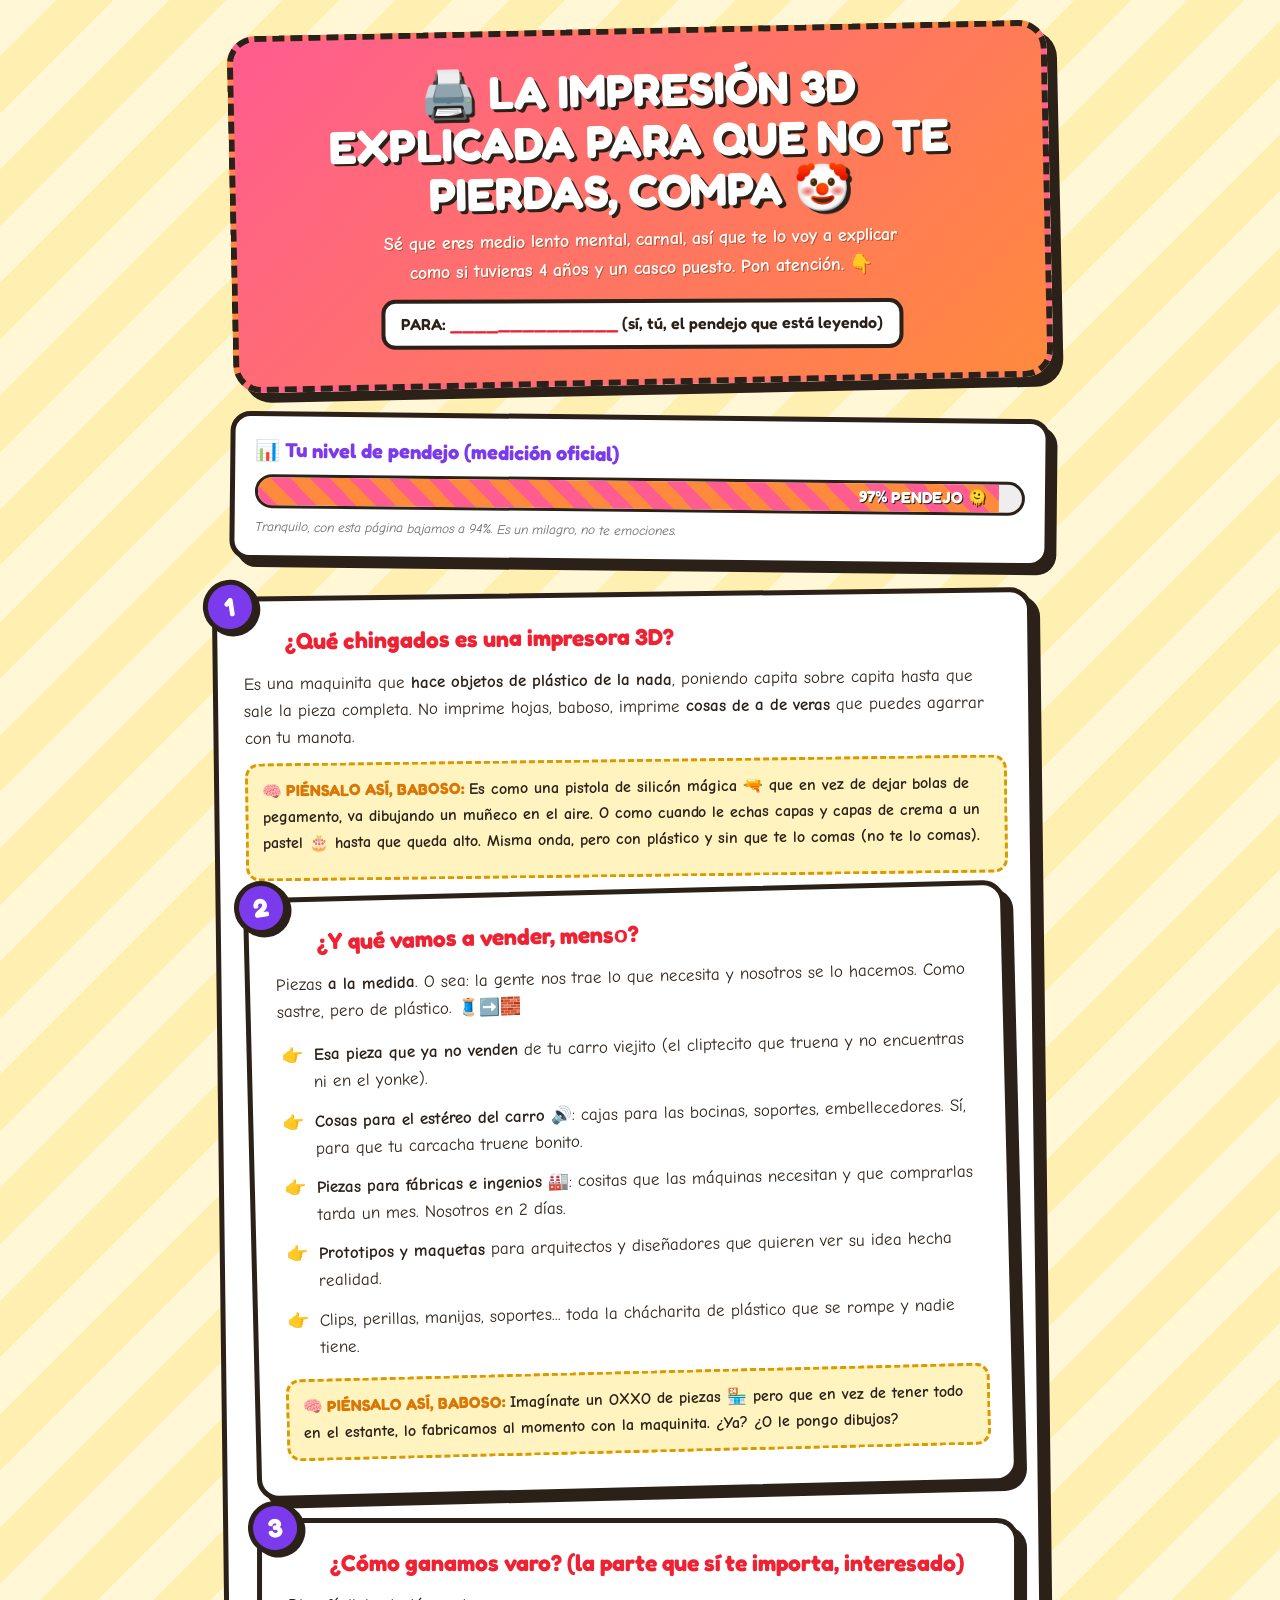
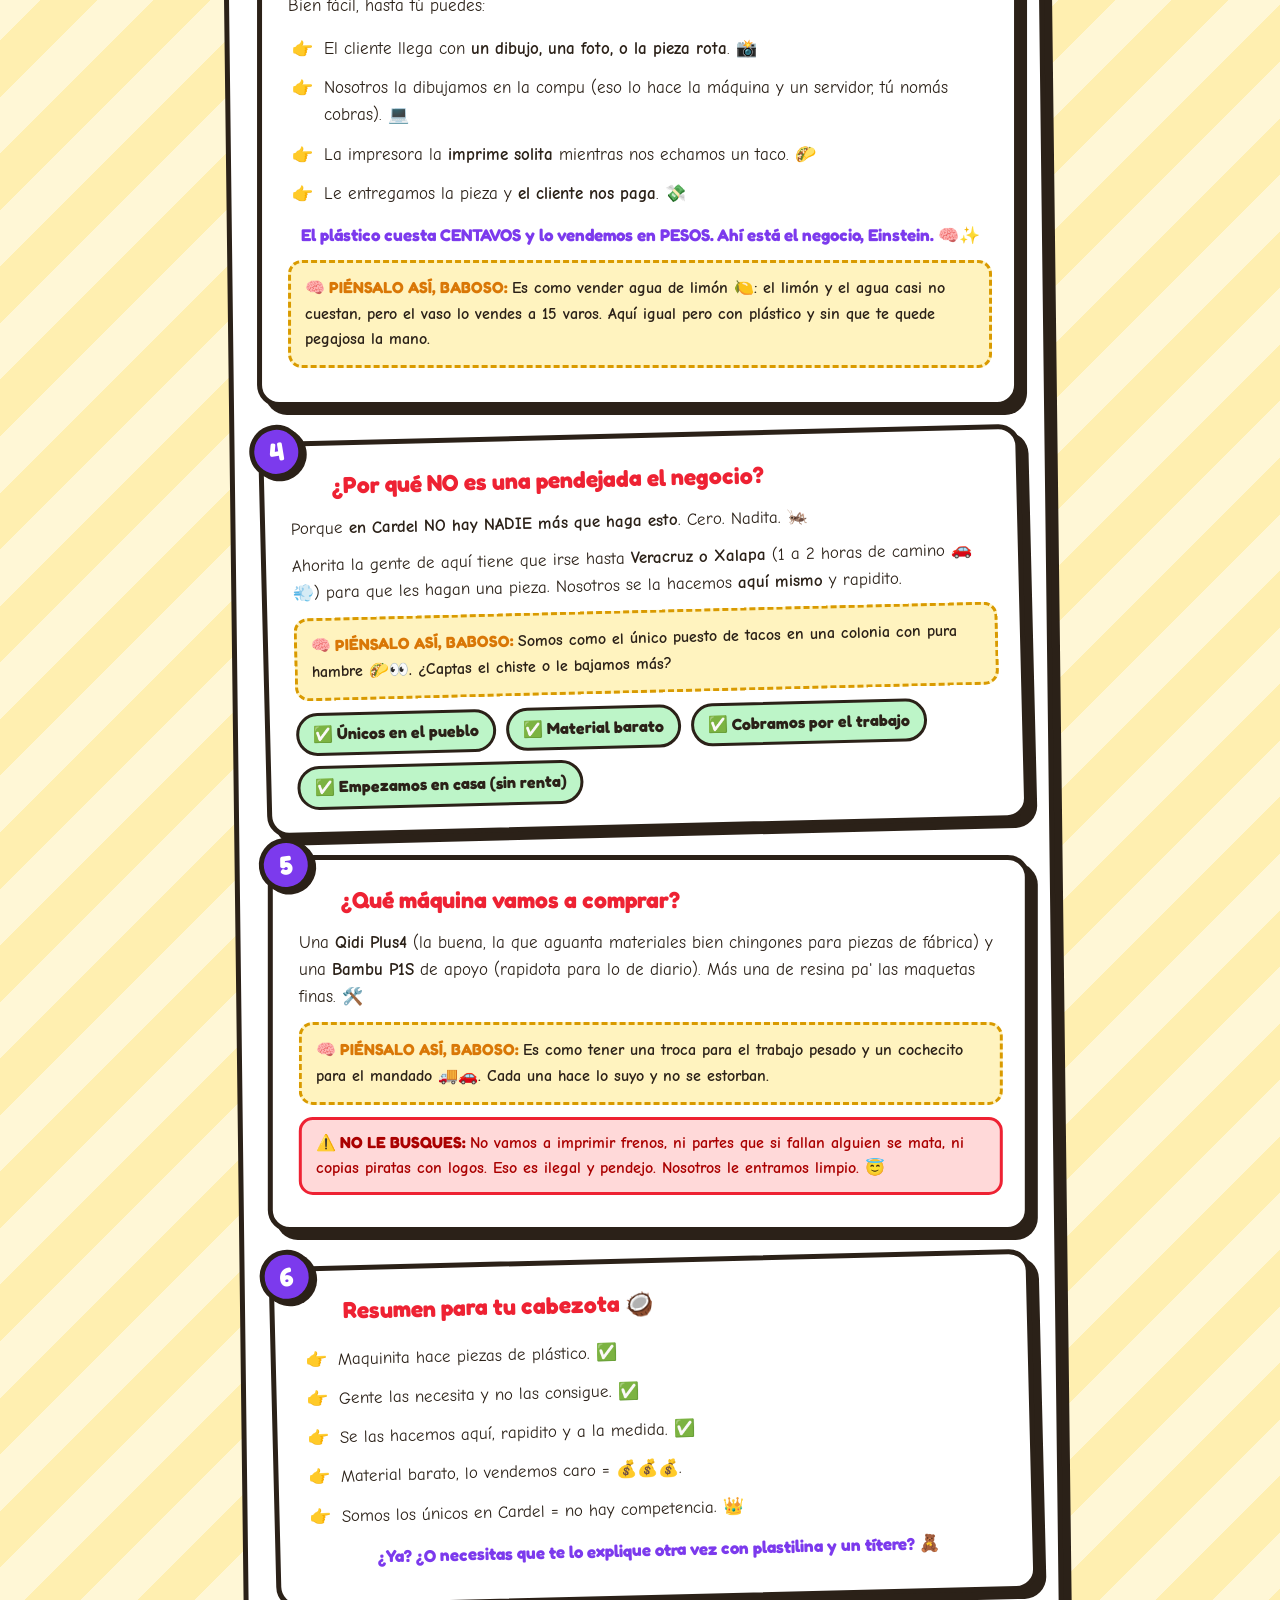
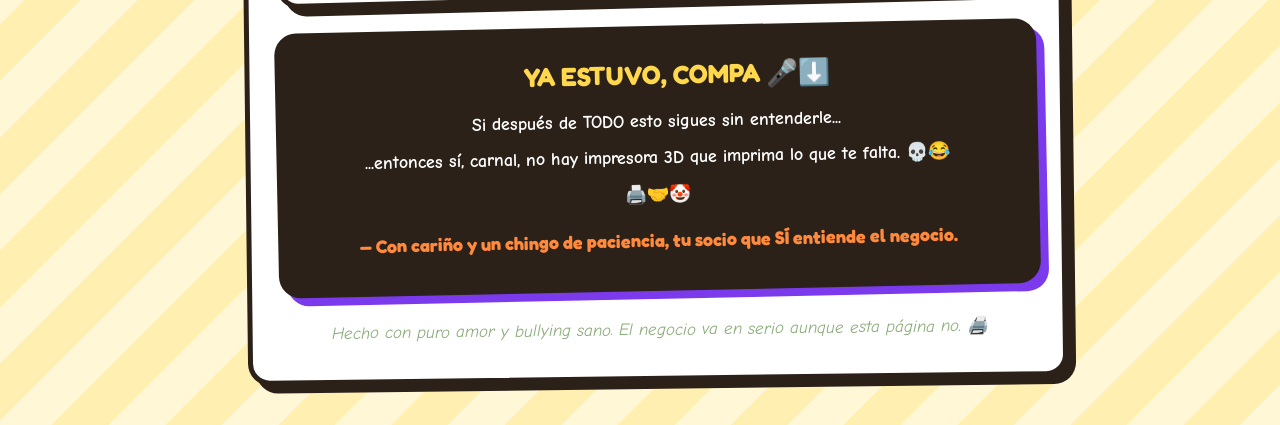
==== compa.html @ 8776e6c5 "chore: pagina de cotorreo para explicar el negocio 3D (privada, no enlazada) Co-Authored-By: Claude " ====
<!DOCTYPE html>
<html lang="es">
<head>
<meta charset="UTF-8">
<meta name="viewport" content="width=device-width, initial-scale=1.0">
<title>Impresión 3D explicada para que NO te pierdas, compa 🤡</title>
<link rel="preconnect" href="https://fonts.googleapis.com">
<link rel="preconnect" href="https://fonts.gstatic.com" crossorigin>
<link href="https://fonts.googleapis.com/css2?family=Fredoka:wght@400;500;600;700&family=Comic+Neue:ital,wght@0,400;0,700;1,700&display=swap" rel="stylesheet">
<style>
  * { margin:0; padding:0; box-sizing:border-box; }
  body {
    font-family:'Comic Neue', 'Comic Sans MS', cursive;
    background: repeating-linear-gradient(135deg,#fff7d6,#fff7d6 40px,#ffefb0 40px,#ffefb0 80px);
    color:#2b2118; line-height:1.6; padding:18px; overflow-x:hidden;
  }
  .wrap { max-width:820px; margin:0 auto; }
  h1,h2,h3,.fred { font-family:'Fredoka',sans-serif; }

  /* Cabezote */
  .hero {
    background:linear-gradient(135deg,#ff5d8f,#ff8a3d);
    border:6px dashed #2b2118; border-radius:28px; padding:30px 24px; text-align:center;
    box-shadow:10px 10px 0 #2b2118; transform:rotate(-1.2deg); margin:10px 0 30px;
  }
  .hero h1 { color:#fff; font-size:clamp(28px,6vw,46px); font-weight:700; text-shadow:3px 3px 0 #2b2118; line-height:1.1; }
  .hero p { color:#fff; font-weight:700; font-size:18px; margin-top:10px; text-shadow:1px 1px 0 #b53; }
  .para-quien {
    background:#fff; border:4px solid #2b2118; border-radius:14px; display:inline-block;
    padding:8px 16px; margin-top:16px; font-family:'Fredoka'; font-weight:600; transform:rotate(1deg);
  }
  .para-quien b { color:#e23; }

  /* Medidor de pendejez */
  .medidor {
    background:#fff; border:5px solid #2b2118; border-radius:20px; padding:18px 20px; margin:0 0 28px;
    box-shadow:7px 7px 0 #2b2118; transform:rotate(.6deg);
  }
  .medidor h3 { font-size:20px; color:#7c3aed; margin-bottom:8px; }
  .barra { background:#eee; border:3px solid #2b2118; border-radius:30px; height:34px; overflow:hidden; position:relative; }
  .barra > div {
    background:repeating-linear-gradient(45deg,#ff5d8f,#ff5d8f 14px,#ff8a3d 14px,#ff8a3d 28px);
    height:100%; width:97%; display:flex; align-items:center; justify-content:flex-end; padding-right:12px;
    color:#fff; font-weight:700; font-family:'Fredoka'; text-shadow:1px 1px 0 #2b2118; animation:llenar 2.4s ease-out;
  }
  @keyframes llenar { from{width:0;} to{width:97%;} }
  .medidor small { display:block; margin-top:8px; font-style:italic; color:#666; }

  /* Pasos */
  .paso {
    background:#fff; border:5px solid #2b2118; border-radius:22px; padding:22px 22px 22px 26px;
    margin:0 0 26px; box-shadow:8px 8px 0 #2b2118; position:relative;
  }
  .paso:nth-child(odd){ transform:rotate(-.7deg);} .paso:nth-child(even){ transform:rotate(.7deg);}
  .num {
    position:absolute; top:-22px; left:-14px; width:54px; height:54px; border-radius:50%;
    background:#7c3aed; color:#fff; border:5px solid #2b2118; display:grid; place-items:center;
    font-family:'Fredoka'; font-weight:700; font-size:26px; box-shadow:3px 3px 0 #2b2118; transform:rotate(-8deg);
  }
  .paso h2 { font-size:23px; color:#e23; margin-bottom:10px; padding-left:42px; }
  .paso p { margin-bottom:10px; font-size:17px; }
  .analogia {
    background:#fff3bf; border:3px dashed #d99a00; border-radius:14px; padding:12px 14px; margin:12px 0;
    font-weight:700;
  }
  .analogia::before { content:"🧠 PIÉNSALO ASÍ, BABOSO: "; font-family:'Fredoka'; color:#d97706; }
  .ojo { background:#ffd9d9; border:3px solid #e23; border-radius:14px; padding:10px 14px; margin:10px 0; font-weight:700; color:#a00; }
  .ojo::before { content:"⚠️ NO LE BUSQUES: "; font-family:'Fredoka'; }
  .si-no { display:flex; gap:10px; flex-wrap:wrap; margin-top:8px; }
  .chip { border:3px solid #2b2118; border-radius:30px; padding:6px 14px; font-weight:700; font-family:'Fredoka'; }
  .si { background:#bdf5c8; } .no { background:#ffc2c2; }

  ul.lista { list-style:none; padding-left:4px; }
  ul.lista li { padding:6px 0 6px 32px; position:relative; font-size:17px; }
  ul.lista li::before { content:"👉"; position:absolute; left:0; }

  .grandote { font-family:'Fredoka'; font-weight:700; font-size:22px; color:#7c3aed; text-align:center; margin:8px 0; }

  .cierre {
    background:#2b2118; color:#fff; border-radius:22px; padding:28px 24px; text-align:center;
    box-shadow:8px 8px 0 #7c3aed; transform:rotate(-.5deg); margin-top:12px;
  }
  .cierre h2 { color:#ffd84d; font-size:26px; margin-bottom:12px; }
  .cierre p { font-size:18px; font-weight:700; margin-bottom:8px; }
  .firma { margin-top:16px; font-family:'Fredoka'; color:#ff8a3d; font-weight:600; }
  .mini { text-align:center; color:#8a7; font-size:13px; margin:26px 0 6px; font-style:italic;}
  .emoji-grande{ font-size:30px;}
</style>
</head>
<body>
<div class="wrap">

  <div class="hero">
    <h1>🖨️ LA IMPRESIÓN 3D<br>EXPLICADA PARA QUE NO TE PIERDAS, COMPA 🤡</h1>
    <p>Sé que eres medio lento mental, carnal, así que te lo voy a explicar<br>como si tuvieras 4 años y un casco puesto. Pon atención. 👇</p>
    <div class="para-quien">PARA: <b>______________</b> (sí, tú, el pendejo que está leyendo)</div>
  </div>

  <div class="medidor">
    <h3>📊 Tu nivel de pendejo (medición oficial)</h3>
    <div class="barra"><div>97% PENDEJO 🫠</div></div>
    <small>Tranquilo, con esta página bajamos a 94%. Es un milagro, no te emociones.</small>
  </div>

  <div class="paso">
    <div class="num">1</div>
    <h2>¿Qué chingados es una impresora 3D?</h2>
    <p>Es una maquinita que <b>hace objetos de plástico de la nada</b>, poniendo capita sobre capita hasta que sale la pieza completa. No imprime hojas, baboso, imprime <b>cosas de a de veras</b> que puedes agarrar con tu manota.</p>
    <div class="analogia">Es como una <b>pistola de silicón mágica</b> 🔫 que en vez de dejar bolas de pegamento, va dibujando un muñeco en el aire. O como cuando le echas capas y capas de crema a un pastel 🎂 hasta que queda alto. Misma onda, pero con plástico y sin que te lo comas (no te lo comas).</p>
  </div>

  <div class="paso">
    <div class="num">2</div>
    <h2>¿Y qué vamos a vender, mensо?</h2>
    <p>Piezas <b>a la medida</b>. O sea: la gente nos trae lo que necesita y nosotros se lo hacemos. Como sastre, pero de plástico. 🧵➡️🧱</p>
    <ul class="lista">
      <li><b>Esa pieza que ya no venden</b> de tu carro viejito (el cliptecito que truena y no encuentras ni en el yonke).</li>
      <li><b>Cosas para el estéreo del carro</b> 🔊: cajas para las bocinas, soportes, embellecedores. Sí, para que tu carcacha truene bonito.</li>
      <li><b>Piezas para fábricas e ingenios</b> 🏭: cositas que las máquinas necesitan y que comprarlas tarda un mes. Nosotros en 2 días.</li>
      <li><b>Prototipos y maquetas</b> para arquitectos y diseñadores que quieren ver su idea hecha realidad.</li>
      <li>Clips, perillas, manijas, soportes... toda la chácharita de plástico que se rompe y nadie tiene.</li>
    </ul>
    <div class="analogia">Imagínate un <b>OXXO de piezas</b> 🏪 pero que en vez de tener todo en el estante, lo fabricamos al momento con la maquinita. ¿Ya? ¿O le pongo dibujos?</div>
  </div>

  <div class="paso">
    <div class="num">3</div>
    <h2>¿Cómo ganamos varo? (la parte que sí te importa, interesado)</h2>
    <p>Bien fácil, hasta tú puedes:</p>
    <ul class="lista">
      <li>El cliente llega con <b>un dibujo, una foto, o la pieza rota</b>. 📸</li>
      <li>Nosotros la dibujamos en la compu (eso lo hace la máquina y un servidor, tú nomás cobras). 💻</li>
      <li>La impresora la <b>imprime solita</b> mientras nos echamos un taco. 🌮</li>
      <li>Le entregamos la pieza y <b>el cliente nos paga</b>. 💸</li>
    </ul>
    <p class="grandote">El plástico cuesta CENTAVOS y lo vendemos en PESOS. Ahí está el negocio, Einstein. 🧠✨</p>
    <div class="analogia">Es como vender <b>agua de limón</b> 🍋: el limón y el agua casi no cuestan, pero el vaso lo vendes a 15 varos. Aquí igual pero con plástico y sin que te quede pegajosa la mano.</div>
  </div>

  <div class="paso">
    <div class="num">4</div>
    <h2>¿Por qué NO es una pendejada el negocio?</h2>
    <p>Porque <b>en Cardel NO hay NADIE más que haga esto</b>. Cero. Nadita. 🦗</p>
    <p>Ahorita la gente de aquí tiene que irse hasta <b>Veracruz o Xalapa</b> (1 a 2 horas de camino 🚗💨) para que les hagan una pieza. Nosotros se la hacemos <b>aquí mismo</b> y rapidito.</p>
    <div class="analogia">Somos como <b>el único puesto de tacos en una colonia con pura hambre</b> 🌮👀. ¿Captas el chiste o le bajamos más?</div>
    <div class="si-no">
      <span class="chip si">✅ Únicos en el pueblo</span>
      <span class="chip si">✅ Material barato</span>
      <span class="chip si">✅ Cobramos por el trabajo</span>
      <span class="chip si">✅ Empezamos en casa (sin renta)</span>
    </div>
  </div>

  <div class="paso">
    <div class="num">5</div>
    <h2>¿Qué máquina vamos a comprar?</h2>
    <p>Una <b>Qidi Plus4</b> (la buena, la que aguanta materiales bien chingones para piezas de fábrica) y una <b>Bambu P1S</b> de apoyo (rapidota para lo de diario). Más una de resina pa' las maquetas finas. 🛠️</p>
    <div class="analogia">Es como tener <b>una troca para el trabajo pesado y un cochecito para el mandado</b> 🚚🚗. Cada una hace lo suyo y no se estorban.</div>
    <div class="ojo">No vamos a imprimir frenos, ni partes que si fallan alguien se mata, ni copias piratas con logos. Eso es ilegal y pendejo. Nosotros le entramos limpio. 😇</div>
  </div>

  <div class="paso">
    <div class="num">6</div>
    <h2>Resumen para tu cabezota 🥥</h2>
    <ul class="lista">
      <li>Maquinita hace piezas de plástico. ✅</li>
      <li>Gente las necesita y no las consigue. ✅</li>
      <li>Se las hacemos aquí, rapidito y a la medida. ✅</li>
      <li>Material barato, lo vendemos caro = 💰💰💰.</li>
      <li>Somos los únicos en Cardel = no hay competencia. 👑</li>
    </ul>
    <p class="grandote">¿Ya? ¿O necesitas que te lo explique otra vez con plastilina y un títere? 🧸</p>
  </div>

  <div class="cierre">
    <h2>YA ESTUVO, COMPA 🎤⬇️</h2>
    <p>Si después de TODO esto sigues sin entenderle...</p>
    <p>...entonces sí, carnal, no hay impresora 3D que imprima lo que te falta. 💀😂</p>
    <p class="emoji-grande">🖨️🤝🤡</p>
    <p class="firma">— Con cariño y un chingo de paciencia, tu socio que SÍ entiende el negocio.</p>
  </div>

  <p class="mini">Hecho con puro amor y bullying sano. El negocio va en serio aunque esta página no. 🖨️</p>

</div>
</body>
</html>
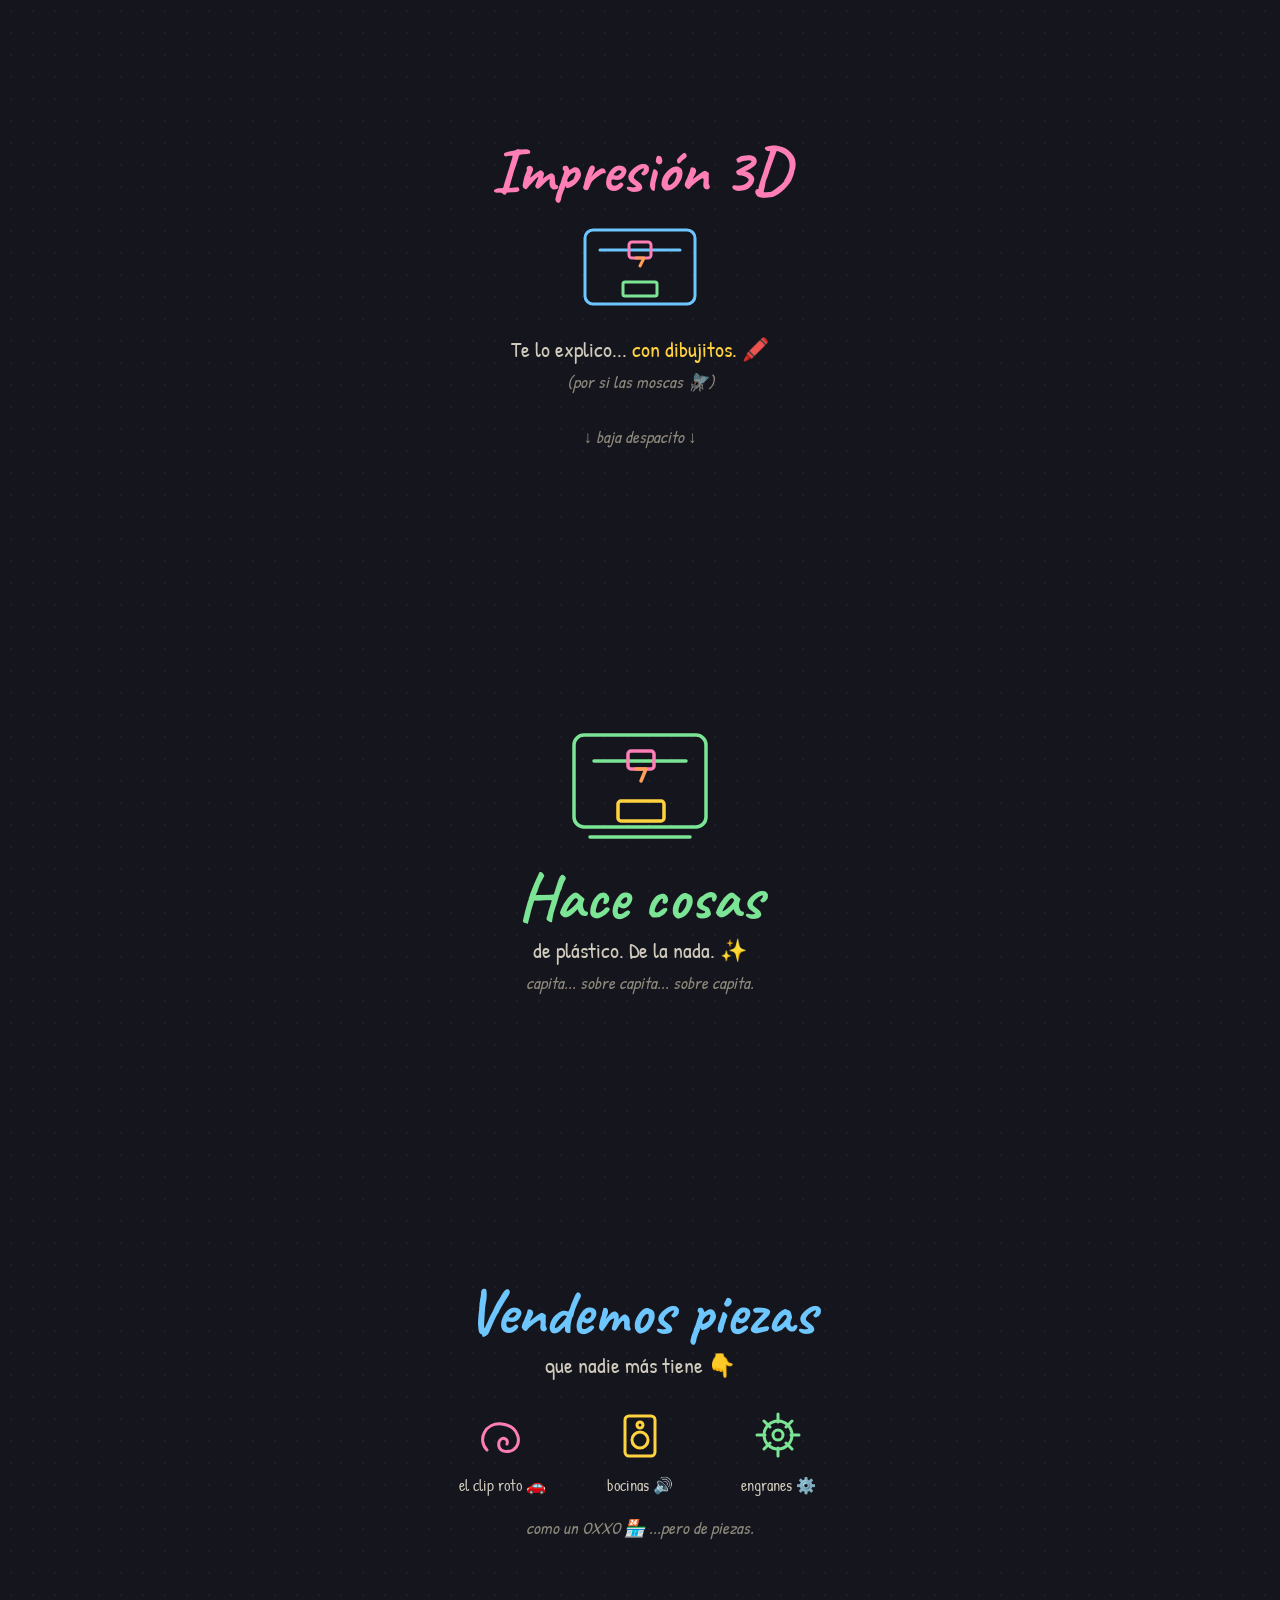
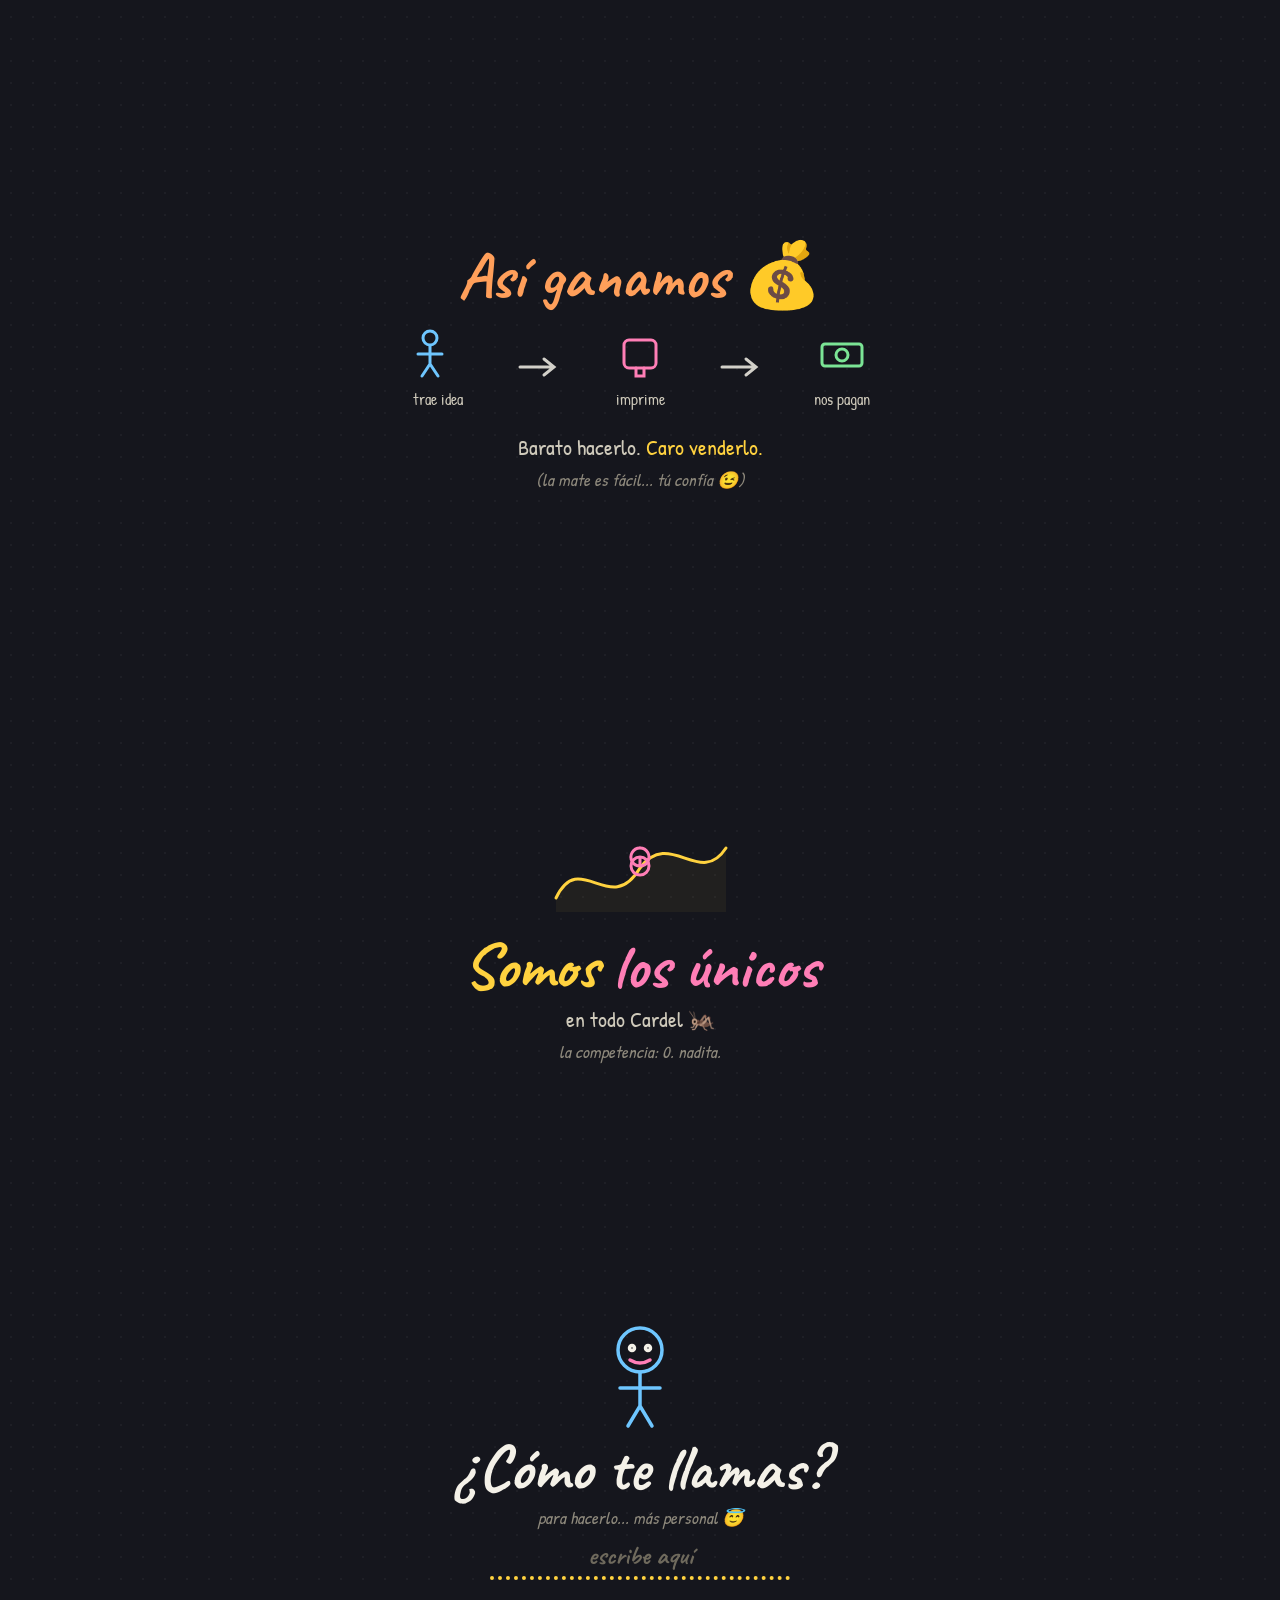
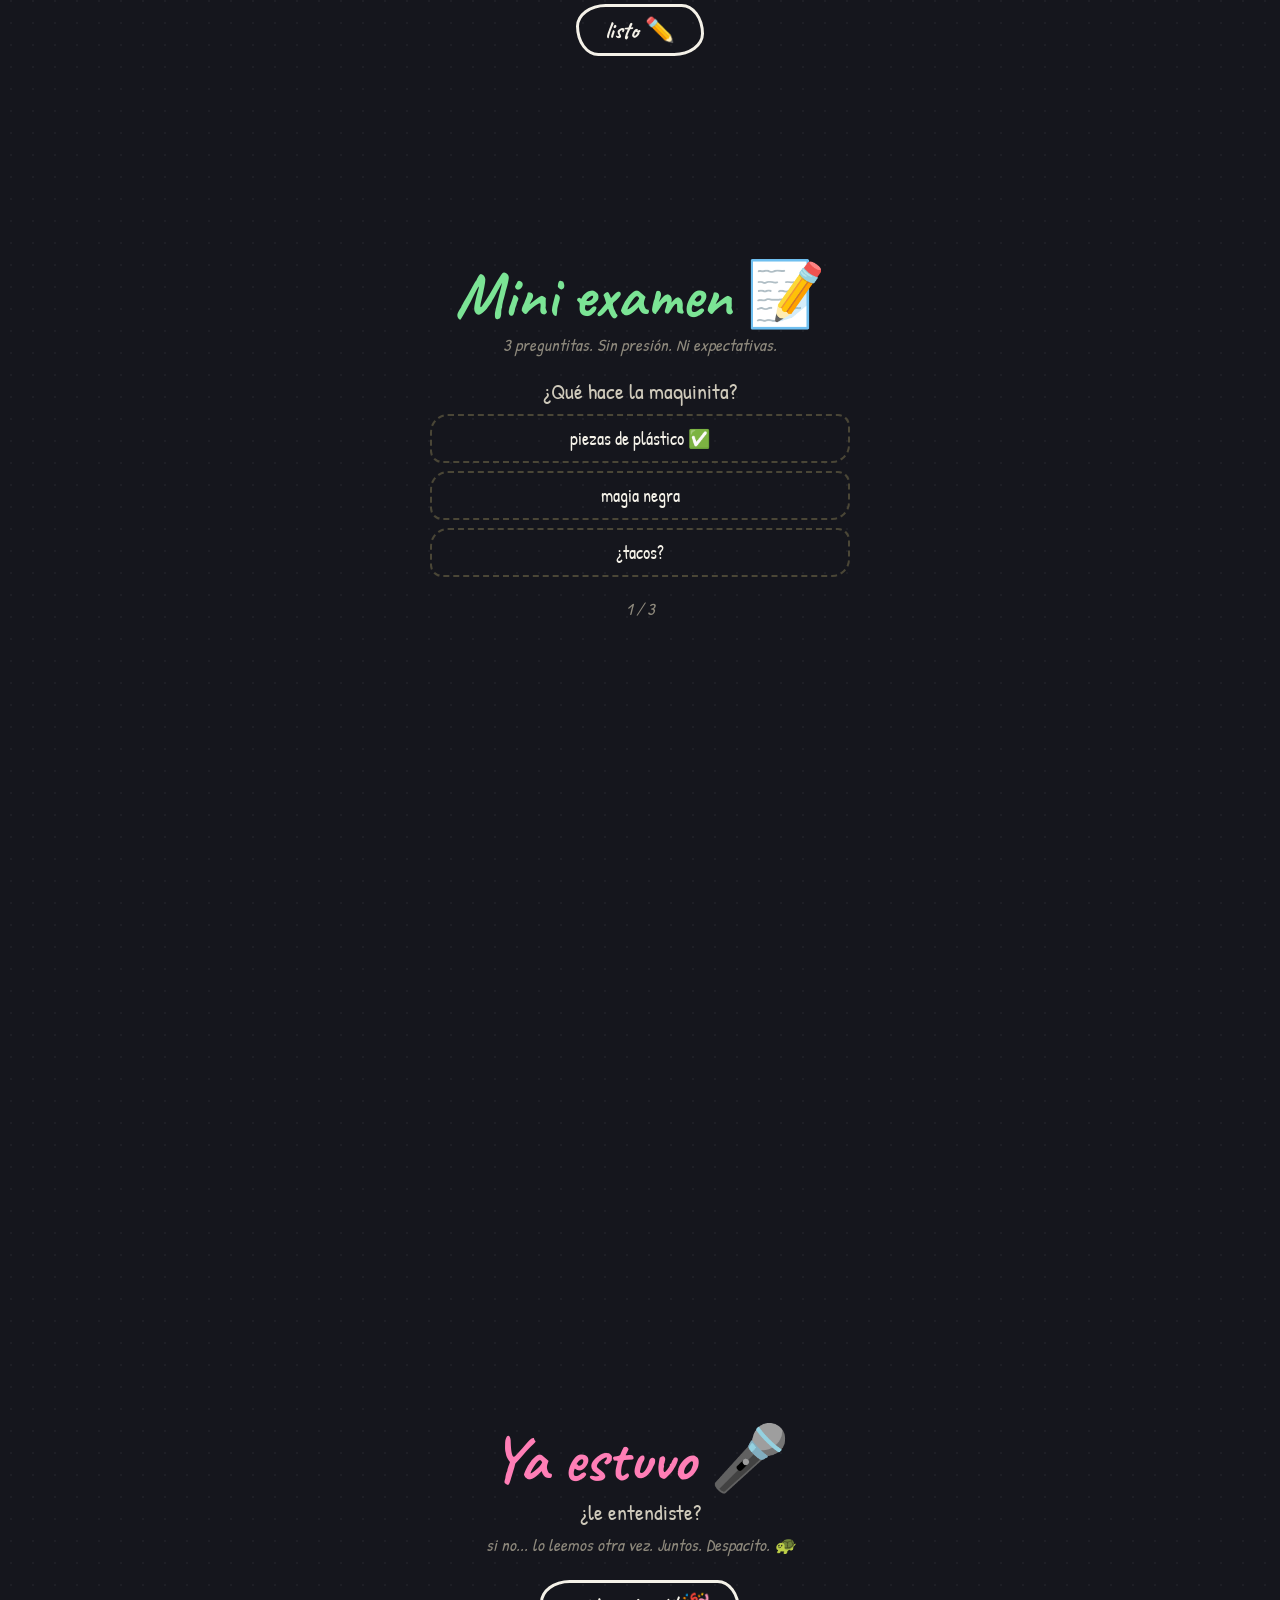
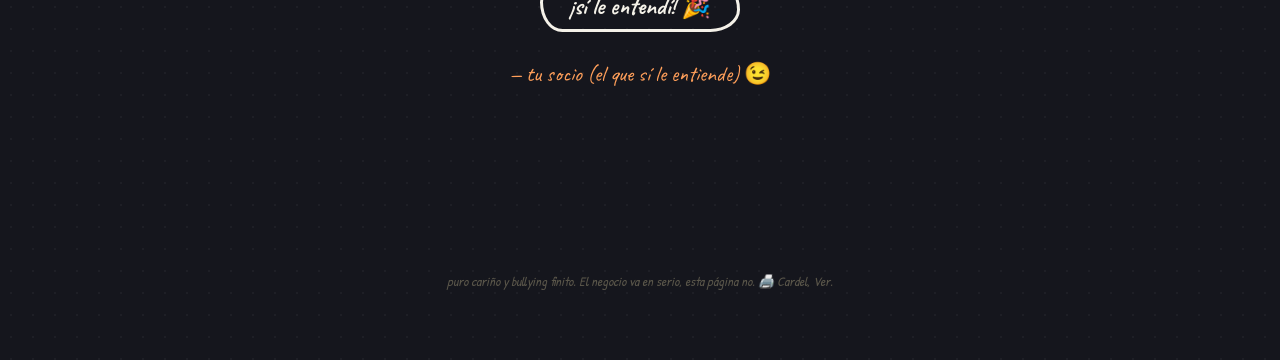
==== commit 594b5e3d: "feat: pagina cotorreo v3 (estilo garabato, dibujos animados, poco texto, insultos por indirecta) Co-" ====
--- a/compa.html
+++ b/compa.html
@@ -3,185 +3,245 @@
 <head>
 <meta charset="UTF-8">
 <meta name="viewport" content="width=device-width, initial-scale=1.0">
-<title>Impresión 3D explicada para que NO te pierdas, compa 🤡</title>
+<title>🖍️ Impresión 3D · explicada con dibujitos</title>
 <link rel="preconnect" href="https://fonts.googleapis.com">
 <link rel="preconnect" href="https://fonts.gstatic.com" crossorigin>
-<link href="https://fonts.googleapis.com/css2?family=Fredoka:wght@400;500;600;700&family=Comic+Neue:ital,wght@0,400;0,700;1,700&display=swap" rel="stylesheet">
+<link href="https://fonts.googleapis.com/css2?family=Caveat:wght@500;700&family=Patrick+Hand&display=swap" rel="stylesheet">
 <style>
-  * { margin:0; padding:0; box-sizing:border-box; }
-  body {
-    font-family:'Comic Neue', 'Comic Sans MS', cursive;
-    background: repeating-linear-gradient(135deg,#fff7d6,#fff7d6 40px,#ffefb0 40px,#ffefb0 80px);
-    color:#2b2118; line-height:1.6; padding:18px; overflow-x:hidden;
-  }
-  .wrap { max-width:820px; margin:0 auto; }
-  h1,h2,h3,.fred { font-family:'Fredoka',sans-serif; }
-
-  /* Cabezote */
-  .hero {
-    background:linear-gradient(135deg,#ff5d8f,#ff8a3d);
-    border:6px dashed #2b2118; border-radius:28px; padding:30px 24px; text-align:center;
-    box-shadow:10px 10px 0 #2b2118; transform:rotate(-1.2deg); margin:10px 0 30px;
-  }
-  .hero h1 { color:#fff; font-size:clamp(28px,6vw,46px); font-weight:700; text-shadow:3px 3px 0 #2b2118; line-height:1.1; }
-  .hero p { color:#fff; font-weight:700; font-size:18px; margin-top:10px; text-shadow:1px 1px 0 #b53; }
-  .para-quien {
-    background:#fff; border:4px solid #2b2118; border-radius:14px; display:inline-block;
-    padding:8px 16px; margin-top:16px; font-family:'Fredoka'; font-weight:600; transform:rotate(1deg);
-  }
-  .para-quien b { color:#e23; }
-
-  /* Medidor de pendejez */
-  .medidor {
-    background:#fff; border:5px solid #2b2118; border-radius:20px; padding:18px 20px; margin:0 0 28px;
-    box-shadow:7px 7px 0 #2b2118; transform:rotate(.6deg);
-  }
-  .medidor h3 { font-size:20px; color:#7c3aed; margin-bottom:8px; }
-  .barra { background:#eee; border:3px solid #2b2118; border-radius:30px; height:34px; overflow:hidden; position:relative; }
-  .barra > div {
-    background:repeating-linear-gradient(45deg,#ff5d8f,#ff5d8f 14px,#ff8a3d 14px,#ff8a3d 28px);
-    height:100%; width:97%; display:flex; align-items:center; justify-content:flex-end; padding-right:12px;
-    color:#fff; font-weight:700; font-family:'Fredoka'; text-shadow:1px 1px 0 #2b2118; animation:llenar 2.4s ease-out;
-  }
-  @keyframes llenar { from{width:0;} to{width:97%;} }
-  .medidor small { display:block; margin-top:8px; font-style:italic; color:#666; }
-
-  /* Pasos */
-  .paso {
-    background:#fff; border:5px solid #2b2118; border-radius:22px; padding:22px 22px 22px 26px;
-    margin:0 0 26px; box-shadow:8px 8px 0 #2b2118; position:relative;
-  }
-  .paso:nth-child(odd){ transform:rotate(-.7deg);} .paso:nth-child(even){ transform:rotate(.7deg);}
-  .num {
-    position:absolute; top:-22px; left:-14px; width:54px; height:54px; border-radius:50%;
-    background:#7c3aed; color:#fff; border:5px solid #2b2118; display:grid; place-items:center;
-    font-family:'Fredoka'; font-weight:700; font-size:26px; box-shadow:3px 3px 0 #2b2118; transform:rotate(-8deg);
-  }
-  .paso h2 { font-size:23px; color:#e23; margin-bottom:10px; padding-left:42px; }
-  .paso p { margin-bottom:10px; font-size:17px; }
-  .analogia {
-    background:#fff3bf; border:3px dashed #d99a00; border-radius:14px; padding:12px 14px; margin:12px 0;
-    font-weight:700;
-  }
-  .analogia::before { content:"🧠 PIÉNSALO ASÍ, BABOSO: "; font-family:'Fredoka'; color:#d97706; }
-  .ojo { background:#ffd9d9; border:3px solid #e23; border-radius:14px; padding:10px 14px; margin:10px 0; font-weight:700; color:#a00; }
-  .ojo::before { content:"⚠️ NO LE BUSQUES: "; font-family:'Fredoka'; }
-  .si-no { display:flex; gap:10px; flex-wrap:wrap; margin-top:8px; }
-  .chip { border:3px solid #2b2118; border-radius:30px; padding:6px 14px; font-weight:700; font-family:'Fredoka'; }
-  .si { background:#bdf5c8; } .no { background:#ffc2c2; }
-
-  ul.lista { list-style:none; padding-left:4px; }
-  ul.lista li { padding:6px 0 6px 32px; position:relative; font-size:17px; }
-  ul.lista li::before { content:"👉"; position:absolute; left:0; }
-
-  .grandote { font-family:'Fredoka'; font-weight:700; font-size:22px; color:#7c3aed; text-align:center; margin:8px 0; }
-
-  .cierre {
-    background:#2b2118; color:#fff; border-radius:22px; padding:28px 24px; text-align:center;
-    box-shadow:8px 8px 0 #7c3aed; transform:rotate(-.5deg); margin-top:12px;
-  }
-  .cierre h2 { color:#ffd84d; font-size:26px; margin-bottom:12px; }
-  .cierre p { font-size:18px; font-weight:700; margin-bottom:8px; }
-  .firma { margin-top:16px; font-family:'Fredoka'; color:#ff8a3d; font-weight:600; }
-  .mini { text-align:center; color:#8a7; font-size:13px; margin:26px 0 6px; font-style:italic;}
-  .emoji-grande{ font-size:30px;}
+  :root{ --chalk:#f4f1e8; --pink:#ff7eb6; --yellow:#ffd23f; --green:#7be495; --blue:#6ec6ff; --orange:#ff9f5a; }
+  *{ margin:0; padding:0; box-sizing:border-box; }
+  html{ scroll-behavior:smooth; }
+  body{ font-family:'Patrick Hand',cursive; background:#15161d; color:var(--chalk); overflow-x:hidden;
+    background-image:radial-gradient(rgba(255,255,255,.04) 1px,transparent 1px); background-size:22px 22px; }
+  .hand{ font-family:'Caveat',cursive; }
+  .wrap{ max-width:760px; margin:0 auto; padding:14px 16px 70px; position:relative; z-index:2; }
+
+  /* trazo que se dibuja solo */
+  .doodle path,.doodle line,.doodle circle,.doodle rect,.doodle polyline,.doodle ellipse{
+    stroke-dasharray:1; stroke-dashoffset:1; }
+  .doodle.drawn path,.doodle.drawn line,.doodle.drawn circle,.doodle.drawn rect,.doodle.drawn polyline,.doodle.drawn ellipse{
+    animation:draw 1.3s ease forwards; }
+  .doodle.drawn *:nth-child(2){ animation-delay:.18s; } .doodle.drawn *:nth-child(3){ animation-delay:.36s; }
+  .doodle.drawn *:nth-child(4){ animation-delay:.5s; } .doodle.drawn *:nth-child(5){ animation-delay:.64s; }
+  .doodle.drawn *:nth-child(6){ animation-delay:.78s; } .doodle.drawn *:nth-child(7){ animation-delay:.9s; }
+  @keyframes draw{ to{ stroke-dashoffset:0; } }
+  .doodle{ display:block; margin:0 auto; }
+
+  /* secciones */
+  .scene{ min-height:62vh; display:flex; flex-direction:column; align-items:center; justify-content:center; text-align:center; padding:30px 6px; gap:6px; }
+  .big{ font-family:'Caveat'; font-weight:700; font-size:clamp(34px,9vw,64px); line-height:1; }
+  .word-pink{color:var(--pink)} .word-yellow{color:var(--yellow)} .word-green{color:var(--green)} .word-blue{color:var(--blue)} .word-orange{color:var(--orange)}
+  .lil{ font-size:clamp(17px,4.4vw,22px); color:#cfcabb; }
+  .tiny{ font-size:clamp(14px,3.6vw,17px); color:#8f8a7d; font-style:italic; }
+  .pop{ display:inline-block; animation:pop .5s ease both; }
+  @keyframes pop{ from{ transform:scale(.4); opacity:0;} to{ transform:scale(1); opacity:1;} }
+
+  .float{ animation:fl 4s ease-in-out infinite; } @keyframes fl{ 0%,100%{transform:translateY(0)} 50%{transform:translateY(-12px)} }
+  .wig{ animation:wig 3s ease-in-out infinite; transform-origin:center; } @keyframes wig{ 0%,100%{transform:rotate(-3deg)} 50%{transform:rotate(3deg)} }
+
+  .flecha{ margin:2px auto; opacity:.85; }
+
+  /* divisor garabato */
+  hr.g{ border:none; height:14px; background:none; margin:0; }
+
+  /* tarjeta mini para listas visuales */
+  .row{ display:flex; gap:18px; flex-wrap:wrap; justify-content:center; margin-top:8px; }
+  .ico{ display:flex; flex-direction:column; align-items:center; gap:4px; width:120px; }
+  .ico span{ font-size:16px; color:#cfcabb; }
+
+  /* botones / input */
+  .btn{ font-family:'Caveat'; font-weight:700; font-size:24px; padding:8px 26px; border:3px solid var(--chalk); border-radius:40px 30px 40px 30px/30px 40px 30px 40px; background:transparent; color:var(--chalk); cursor:pointer; transition:.15s; }
+  .btn:hover{ background:var(--pink); border-color:var(--pink); color:#15161d; transform:rotate(-2deg) scale(1.05); }
+  input#nombre{ font-family:'Caveat'; font-weight:700; font-size:26px; text-align:center; background:transparent; border:none; border-bottom:4px dotted var(--yellow); color:var(--yellow); outline:none; width:min(300px,80vw); padding:4px; }
+  input#nombre::placeholder{ color:#6f6a5d; }
+
+  /* test */
+  .opt{ font-family:'Patrick Hand'; font-size:18px; display:block; width:100%; max-width:420px; margin:8px auto; padding:10px 16px; border:2px dashed #4a4636; border-radius:18px 12px 18px 12px; background:transparent; color:var(--chalk); cursor:pointer; transition:.15s; }
+  .opt:hover{ border-color:var(--green); transform:translateX(5px) rotate(-1deg); }
+
+  /* certificado */
+  #cert{ display:none; border:3px solid var(--yellow); border-radius:8px; padding:22px 16px; text-align:center; position:relative; transform:rotate(-1deg); background:rgba(255,210,63,.05); max-width:480px; margin:0 auto; }
+  #cert .nom{ font-family:'Caveat'; font-weight:700; font-size:clamp(28px,8vw,44px); color:var(--pink); margin:6px 0; }
+  #cert small{ color:#8f8a7d; }
+
+  #confeti{ position:fixed; inset:0; z-index:50; pointer-events:none; }
+  .mini{ text-align:center; color:#5a564a; font-size:13px; font-style:italic; margin-top:36px; }
 </style>
 </head>
 <body>
+<canvas id="confeti"></canvas>
 <div class="wrap">
 
-  <div class="hero">
-    <h1>🖨️ LA IMPRESIÓN 3D<br>EXPLICADA PARA QUE NO TE PIERDAS, COMPA 🤡</h1>
-    <p>Sé que eres medio lento mental, carnal, así que te lo voy a explicar<br>como si tuvieras 4 años y un casco puesto. Pon atención. 👇</p>
-    <div class="para-quien">PARA: <b>______________</b> (sí, tú, el pendejo que está leyendo)</div>
-  </div>
-
-  <div class="medidor">
-    <h3>📊 Tu nivel de pendejo (medición oficial)</h3>
-    <div class="barra"><div>97% PENDEJO 🫠</div></div>
-    <small>Tranquilo, con esta página bajamos a 94%. Es un milagro, no te emociones.</small>
-  </div>
-
-  <div class="paso">
-    <div class="num">1</div>
-    <h2>¿Qué chingados es una impresora 3D?</h2>
-    <p>Es una maquinita que <b>hace objetos de plástico de la nada</b>, poniendo capita sobre capita hasta que sale la pieza completa. No imprime hojas, baboso, imprime <b>cosas de a de veras</b> que puedes agarrar con tu manota.</p>
-    <div class="analogia">Es como una <b>pistola de silicón mágica</b> 🔫 que en vez de dejar bolas de pegamento, va dibujando un muñeco en el aire. O como cuando le echas capas y capas de crema a un pastel 🎂 hasta que queda alto. Misma onda, pero con plástico y sin que te lo comas (no te lo comas).</p>
-  </div>
-
-  <div class="paso">
-    <div class="num">2</div>
-    <h2>¿Y qué vamos a vender, mensо?</h2>
-    <p>Piezas <b>a la medida</b>. O sea: la gente nos trae lo que necesita y nosotros se lo hacemos. Como sastre, pero de plástico. 🧵➡️🧱</p>
-    <ul class="lista">
-      <li><b>Esa pieza que ya no venden</b> de tu carro viejito (el cliptecito que truena y no encuentras ni en el yonke).</li>
-      <li><b>Cosas para el estéreo del carro</b> 🔊: cajas para las bocinas, soportes, embellecedores. Sí, para que tu carcacha truene bonito.</li>
-      <li><b>Piezas para fábricas e ingenios</b> 🏭: cositas que las máquinas necesitan y que comprarlas tarda un mes. Nosotros en 2 días.</li>
-      <li><b>Prototipos y maquetas</b> para arquitectos y diseñadores que quieren ver su idea hecha realidad.</li>
-      <li>Clips, perillas, manijas, soportes... toda la chácharita de plástico que se rompe y nadie tiene.</li>
-    </ul>
-    <div class="analogia">Imagínate un <b>OXXO de piezas</b> 🏪 pero que en vez de tener todo en el estante, lo fabricamos al momento con la maquinita. ¿Ya? ¿O le pongo dibujos?</div>
-  </div>
-
-  <div class="paso">
-    <div class="num">3</div>
-    <h2>¿Cómo ganamos varo? (la parte que sí te importa, interesado)</h2>
-    <p>Bien fácil, hasta tú puedes:</p>
-    <ul class="lista">
-      <li>El cliente llega con <b>un dibujo, una foto, o la pieza rota</b>. 📸</li>
-      <li>Nosotros la dibujamos en la compu (eso lo hace la máquina y un servidor, tú nomás cobras). 💻</li>
-      <li>La impresora la <b>imprime solita</b> mientras nos echamos un taco. 🌮</li>
-      <li>Le entregamos la pieza y <b>el cliente nos paga</b>. 💸</li>
-    </ul>
-    <p class="grandote">El plástico cuesta CENTAVOS y lo vendemos en PESOS. Ahí está el negocio, Einstein. 🧠✨</p>
-    <div class="analogia">Es como vender <b>agua de limón</b> 🍋: el limón y el agua casi no cuestan, pero el vaso lo vendes a 15 varos. Aquí igual pero con plástico y sin que te quede pegajosa la mano.</div>
-  </div>
-
-  <div class="paso">
-    <div class="num">4</div>
-    <h2>¿Por qué NO es una pendejada el negocio?</h2>
-    <p>Porque <b>en Cardel NO hay NADIE más que haga esto</b>. Cero. Nadita. 🦗</p>
-    <p>Ahorita la gente de aquí tiene que irse hasta <b>Veracruz o Xalapa</b> (1 a 2 horas de camino 🚗💨) para que les hagan una pieza. Nosotros se la hacemos <b>aquí mismo</b> y rapidito.</p>
-    <div class="analogia">Somos como <b>el único puesto de tacos en una colonia con pura hambre</b> 🌮👀. ¿Captas el chiste o le bajamos más?</div>
-    <div class="si-no">
-      <span class="chip si">✅ Únicos en el pueblo</span>
-      <span class="chip si">✅ Material barato</span>
-      <span class="chip si">✅ Cobramos por el trabajo</span>
-      <span class="chip si">✅ Empezamos en casa (sin renta)</span>
+  <!-- HERO -->
+  <section class="scene">
+    <div class="hand big"><span class="word-pink">Impresión&nbsp;3D</span></div>
+    <svg class="doodle wig" width="150" height="120" viewBox="0 0 150 120" fill="none" stroke="var(--blue)" stroke-width="3" stroke-linecap="round" stroke-linejoin="round">
+      <rect pathLength="1" x="20" y="22" width="110" height="74" rx="8"/>
+      <line pathLength="1" x1="35" y1="42" x2="115" y2="42"/>
+      <rect pathLength="1" x="64" y="34" width="22" height="16" rx="3" stroke="var(--pink)"/>
+      <polyline pathLength="1" points="71,50 79,50 75,58" stroke="var(--orange)"/>
+      <rect pathLength="1" x="58" y="74" width="34" height="14" rx="2" stroke="var(--green)"/>
+    </svg>
+    <div class="lil">Te lo explico... <span class="word-yellow">con dibujitos.</span> 🖍️</div>
+    <div class="tiny">(por si las moscas 🪰)</div>
+    <div class="tiny float" style="margin-top:26px">↓ baja despacito ↓</div>
+  </section>
+
+  <!-- ¿QUÉ ES? -->
+  <section class="scene">
+    <svg class="doodle float" width="180" height="150" viewBox="0 0 180 150" fill="none" stroke="var(--green)" stroke-width="3.5" stroke-linecap="round" stroke-linejoin="round">
+      <rect pathLength="1" x="24" y="26" width="132" height="92" rx="10"/>
+      <line pathLength="1" x1="44" y1="52" x2="136" y2="52"/>
+      <g class="cab"><rect pathLength="1" x="78" y="42" width="26" height="18" rx="3" stroke="var(--pink)"/></g>
+      <polyline pathLength="1" points="86,60 96,60 91,72" stroke="var(--orange)"/>
+      <rect pathLength="1" x="68" y="92" width="46" height="20" rx="3" stroke="var(--yellow)"/>
+      <line pathLength="1" x1="40" y1="128" x2="140" y2="128"/>
+    </svg>
+    <div class="big"><span class="word-green">Hace cosas</span></div>
+    <div class="lil">de plástico. De la nada. ✨</div>
+    <div class="tiny">capita... sobre capita... sobre capita.</div>
+  </section>
+
+  <!-- ¿QUÉ VENDEMOS? -->
+  <section class="scene">
+    <div class="big"><span class="word-blue">Vendemos piezas</span></div>
+    <div class="lil">que nadie más tiene 👇</div>
+    <div class="row" style="margin-top:14px">
+      <div class="ico">
+        <svg class="doodle" width="70" height="70" viewBox="0 0 70 70" fill="none" stroke="var(--pink)" stroke-width="3" stroke-linecap="round"><path pathLength="1" d="M20 50 C10 40 18 22 35 24 C52 26 56 44 46 50 C40 53 30 52 32 42 C34 36 42 38 40 44"/></svg>
+        <span>el clip roto 🚗</span>
+      </div>
+      <div class="ico">
+        <svg class="doodle" width="70" height="70" viewBox="0 0 70 70" fill="none" stroke="var(--yellow)" stroke-width="3" stroke-linecap="round"><rect pathLength="1" x="20" y="16" width="30" height="40" rx="4"/><circle pathLength="1" cx="35" cy="40" r="8"/><circle pathLength="1" cx="35" cy="25" r="3"/></svg>
+        <span>bocinas 🔊</span>
+      </div>
+      <div class="ico">
+        <svg class="doodle" width="70" height="70" viewBox="0 0 70 70" fill="none" stroke="var(--green)" stroke-width="3" stroke-linecap="round"><circle pathLength="1" cx="35" cy="35" r="14"/><circle pathLength="1" cx="35" cy="35" r="5"/><path pathLength="1" d="M35 14v8M35 48v8M14 35h8M48 35h8M21 21l6 6M49 49l-6-6M49 21l-6 6M21 49l6-6"/></svg>
+        <span>engranes ⚙️</span>
+      </div>
     </div>
-  </div>
-
-  <div class="paso">
-    <div class="num">5</div>
-    <h2>¿Qué máquina vamos a comprar?</h2>
-    <p>Una <b>Qidi Plus4</b> (la buena, la que aguanta materiales bien chingones para piezas de fábrica) y una <b>Bambu P1S</b> de apoyo (rapidota para lo de diario). Más una de resina pa' las maquetas finas. 🛠️</p>
-    <div class="analogia">Es como tener <b>una troca para el trabajo pesado y un cochecito para el mandado</b> 🚚🚗. Cada una hace lo suyo y no se estorban.</div>
-    <div class="ojo">No vamos a imprimir frenos, ni partes que si fallan alguien se mata, ni copias piratas con logos. Eso es ilegal y pendejo. Nosotros le entramos limpio. 😇</div>
-  </div>
-
-  <div class="paso">
-    <div class="num">6</div>
-    <h2>Resumen para tu cabezota 🥥</h2>
-    <ul class="lista">
-      <li>Maquinita hace piezas de plástico. ✅</li>
-      <li>Gente las necesita y no las consigue. ✅</li>
-      <li>Se las hacemos aquí, rapidito y a la medida. ✅</li>
-      <li>Material barato, lo vendemos caro = 💰💰💰.</li>
-      <li>Somos los únicos en Cardel = no hay competencia. 👑</li>
-    </ul>
-    <p class="grandote">¿Ya? ¿O necesitas que te lo explique otra vez con plastilina y un títere? 🧸</p>
-  </div>
-
-  <div class="cierre">
-    <h2>YA ESTUVO, COMPA 🎤⬇️</h2>
-    <p>Si después de TODO esto sigues sin entenderle...</p>
-    <p>...entonces sí, carnal, no hay impresora 3D que imprima lo que te falta. 💀😂</p>
-    <p class="emoji-grande">🖨️🤝🤡</p>
-    <p class="firma">— Con cariño y un chingo de paciencia, tu socio que SÍ entiende el negocio.</p>
-  </div>
-
-  <p class="mini">Hecho con puro amor y bullying sano. El negocio va en serio aunque esta página no. 🖨️</p>
-
+    <div class="tiny" style="margin-top:14px">como un OXXO 🏪 ...pero de piezas.</div>
+  </section>
+
+  <!-- ¿CÓMO GANAMOS? -->
+  <section class="scene">
+    <div class="big"><span class="word-orange">Así ganamos 💰</span></div>
+    <div class="row" style="margin-top:10px; align-items:center">
+      <div class="ico">
+        <svg class="doodle" width="60" height="60" viewBox="0 0 60 60" fill="none" stroke="var(--blue)" stroke-width="3" stroke-linecap="round"><circle pathLength="1" cx="22" cy="14" r="7"/><path pathLength="1" d="M22 22v18M10 30h24M14 52l8-12 8 12"/></svg>
+        <span>trae idea</span>
+      </div>
+      <svg class="doodle flecha" width="46" height="26" viewBox="0 0 46 26" fill="none" stroke="var(--chalk)" stroke-width="3" stroke-linecap="round"><path pathLength="1" d="M4 13h32M28 5l10 8-10 8"/></svg>
+      <div class="ico">
+        <svg class="doodle" width="60" height="60" viewBox="0 0 60 60" fill="none" stroke="var(--pink)" stroke-width="3" stroke-linecap="round"><rect pathLength="1" x="14" y="16" width="32" height="28" rx="5"/><polyline pathLength="1" points="26,44 26,52 34,52 34,44"/></svg>
+        <span>imprime</span>
+      </div>
+      <svg class="doodle flecha" width="46" height="26" viewBox="0 0 46 26" fill="none" stroke="var(--chalk)" stroke-width="3" stroke-linecap="round"><path pathLength="1" d="M4 13h32M28 5l10 8-10 8"/></svg>
+      <div class="ico">
+        <svg class="doodle" width="60" height="60" viewBox="0 0 60 60" fill="none" stroke="var(--green)" stroke-width="3" stroke-linecap="round"><rect pathLength="1" x="10" y="20" width="40" height="22" rx="3"/><circle pathLength="1" cx="30" cy="31" r="6"/></svg>
+        <span>nos pagan</span>
+      </div>
+    </div>
+    <div class="lil" style="margin-top:16px">Barato hacerlo. <span class="word-yellow">Caro venderlo.</span></div>
+    <div class="tiny">(la mate es fácil... tú confía 😉)</div>
+  </section>
+
+  <!-- ¿POR QUÉ JALA? -->
+  <section class="scene">
+    <svg class="doodle float" width="200" height="140" viewBox="0 0 200 140" fill="none" stroke="var(--yellow)" stroke-width="3" stroke-linecap="round" stroke-linejoin="round">
+      <path pathLength="1" d="M16 110 C40 60 70 130 100 80 C130 40 160 100 186 60"/>
+      <path pathLength="1" d="M16 110 C40 60 70 130 100 80 C130 40 160 100 186 60 L186 124 L16 124 Z" stroke="none" fill="rgba(255,210,63,.05)"/>
+      <circle pathLength="1" cx="100" cy="78" r="9" stroke="var(--pink)"/>
+      <path pathLength="1" d="M100 60 a9 9 0 1 1 -.1 0 M100 78 L100 70" stroke="var(--pink)"/>
+    </svg>
+    <div class="big"><span class="word-yellow">Somos</span> <span class="word-pink">los únicos</span></div>
+    <div class="lil">en todo Cardel 🦗</div>
+    <div class="tiny">la competencia: 0. nadita.</div>
+  </section>
+
+  <!-- INDIRECTA + NOMBRE -->
+  <section class="scene">
+    <svg class="doodle wig" width="120" height="120" viewBox="0 0 120 120" fill="none" stroke="var(--blue)" stroke-width="3.5" stroke-linecap="round"><circle pathLength="1" cx="60" cy="40" r="22"/><path pathLength="1" d="M60 62v34M40 78h40M48 116l12-20 12 20"/><circle pathLength="1" cx="52" cy="38" r="2.5" stroke="var(--chalk)"/><circle pathLength="1" cx="68" cy="38" r="2.5" stroke="var(--chalk)"/><path pathLength="1" d="M50 50 q10 6 20 0" stroke="var(--pink)"/></svg>
+    <div class="big">¿Cómo te llamas?</div>
+    <div class="tiny">para hacerlo... más personal 😇</div>
+    <input id="nombre" placeholder="escribe aquí" maxlength="20" autocomplete="off">
+    <div style="margin-top:18px"><button class="btn" onclick="setNombre()">listo ✏️</button></div>
+  </section>
+
+  <!-- TEST (poco texto) -->
+  <section class="scene">
+    <div class="big"><span class="word-green">Mini examen</span> 📝</div>
+    <div class="tiny">3 preguntitas. Sin presión. Ni expectativas.</div>
+    <div id="qbox" style="margin-top:14px; width:100%"></div>
+    <div id="qprog" class="tiny" style="margin-top:6px"></div>
+  </section>
+
+  <!-- CERTIFICADO -->
+  <section class="scene">
+    <div id="cert">
+      <div class="hand" style="font-size:26px;color:var(--yellow)">🎓 Diploma oficial 🎓</div>
+      <small>esto certifica que</small>
+      <div class="nom" id="certNom">______</div>
+      <small>POR FIN entendió el negocio.</small><br>
+      <small class="hand" style="font-size:20px;color:var(--green)">¡un aplauso, era difícil! 👏</small>
+      <div style="margin-top:10px"><small id="folio">N°&nbsp;000</small> · <small id="fecha"></small></div>
+    </div>
+  </section>
+
+  <!-- CIERRE -->
+  <section class="scene">
+    <div class="big"><span class="word-pink">Ya estuvo</span> 🎤</div>
+    <div class="lil">¿le entendiste?</div>
+    <div class="tiny">si no... lo leemos otra vez. Juntos. Despacito. 🐢</div>
+    <div style="margin-top:18px"><button class="btn" onclick="fiesta()">¡sí le entendí! 🎉</button></div>
+    <div class="hand" style="font-size:22px;color:var(--orange);margin-top:22px">— tu socio (el que sí le entiende) 😉</div>
+  </section>
+
+  <p class="mini">puro cariño y bullying finito. El negocio va en serio, esta página no. 🖨️ Cardel, Ver.</p>
 </div>
+
+<script>
+  // dibujar al hacer scroll
+  const io=new IntersectionObserver(es=>es.forEach(e=>{ if(e.isIntersecting) e.target.classList.add('drawn'); }),{threshold:.25});
+  document.querySelectorAll('.doodle').forEach(d=>io.observe(d));
+
+  // sonido sutil
+  let ac; function beep(f=600,d=.07,t='sine',v=.04){ try{ ac=ac||new (window.AudioContext||window.webkitAudioContext)(); const o=ac.createOscillator(),g=ac.createGain(); o.type=t; o.frequency.value=f; g.gain.value=v; o.connect(g); g.connect(ac.destination); o.start(); o.stop(ac.currentTime+d);}catch(e){} }
+
+  let NOMBRE="";
+  function setNombre(){ const v=document.getElementById('nombre').value.trim(); NOMBRE=v||"______";
+    document.querySelectorAll('.nm').forEach(e=>e.textContent=NOMBRE);
+    document.getElementById('certNom').textContent=NOMBRE; beep(700,.08); beep(900,.08); }
+
+  // test corto
+  const Q=[
+    {q:"¿Qué hace la maquinita?",a:[{t:"piezas de plástico ✅",ok:1},{t:"magia negra",ok:0},{t:"¿tacos?",ok:0}]},
+    {q:"¿Cómo ganamos?",a:[{t:"barato hacerlo, caro venderlo ✅",ok:1},{t:"le pido a mi mamá",ok:0},{t:"ni idea",ok:0}]},
+    {q:"¿Por qué jala en Cardel?",a:[{t:"somos los únicos ✅",ok:1},{t:"por guapos",ok:0},{t:"¿jala?",ok:0}]}
+  ];
+  let qi=0,ac2=0;
+  function pintaQ(){ const b=document.getElementById('qbox'),p=document.getElementById('qprog');
+    if(qi>=Q.length){ fin(); return; } const it=Q[qi];
+    b.innerHTML="<div class='lil' style='margin-bottom:8px'>"+it.q+"</div>"+it.a.map((o,k)=>"<button class='opt' onclick='resp("+k+")'>"+o.t+"</button>").join("");
+    p.textContent=(qi+1)+" / "+Q.length; }
+  function resp(k){ if(Q[qi].a[k].ok){ ac2++; beep(880,.08); beep(1100,.08);} else { beep(200,.18,'sawtooth',.05);} qi++; pintaQ(); }
+  function fin(){ const b=document.getElementById('qbox'),p=document.getElementById('qprog');
+    let m = ac2===3? "¡3/3! 👏 nadie te ayudó... ¿verdad? 👀" : ac2===2? "2/3 😌 vamos mejorando, eh." : ac2+"/3 🐢 ...le seguimos echando ganas.";
+    b.innerHTML="<div class='lil'>"+m+"</div><div class='tiny'>↓ tu diploma ↓</div>"; p.textContent="";
+    const c=document.getElementById('cert'); c.style.display='block';
+    document.getElementById('certNom').textContent=NOMBRE||"______";
+    document.getElementById('folio').textContent="N° "+(Math.floor(Math.random()*900)+100);
+    document.getElementById('fecha').textContent=new Date().toLocaleDateString('es-MX');
+    c.scrollIntoView({behavior:'smooth'}); setTimeout(fiesta,400); }
+
+  // confeti de garabatos
+  const cv=document.getElementById('confeti'),cx=cv.getContext('2d'); let ps=[];
+  function sz(){ cv.width=innerWidth; cv.height=innerHeight; } sz(); addEventListener('resize',sz);
+  function fiesta(){ beep(523,.1);beep(659,.1);beep(784,.12); const e=["✏️","🖍️","⭐","🎉","✨","📏","🖨️"];
+    for(let i=0;i<70;i++) ps.push({x:Math.random()*cv.width,y:-20,vy:Math.random()*3+2,vx:Math.random()*2-1,r:Math.random()*360,c:e[Math.floor(Math.random()*e.length)],s:Math.random()*12+16}); }
+  (function lp(){ cx.clearRect(0,0,cv.width,cv.height); ps.forEach(p=>{ p.y+=p.vy;p.x+=p.vx;p.r+=5; cx.save();cx.translate(p.x,p.y);cx.rotate(p.r*Math.PI/180);cx.font=p.s+"px serif";cx.fillText(p.c,0,0);cx.restore(); }); ps=ps.filter(p=>p.y<cv.height+30); requestAnimationFrame(lp); })();
+
+  window.addEventListener('load',pintaQ);
+</script>
 </body>
 </html>
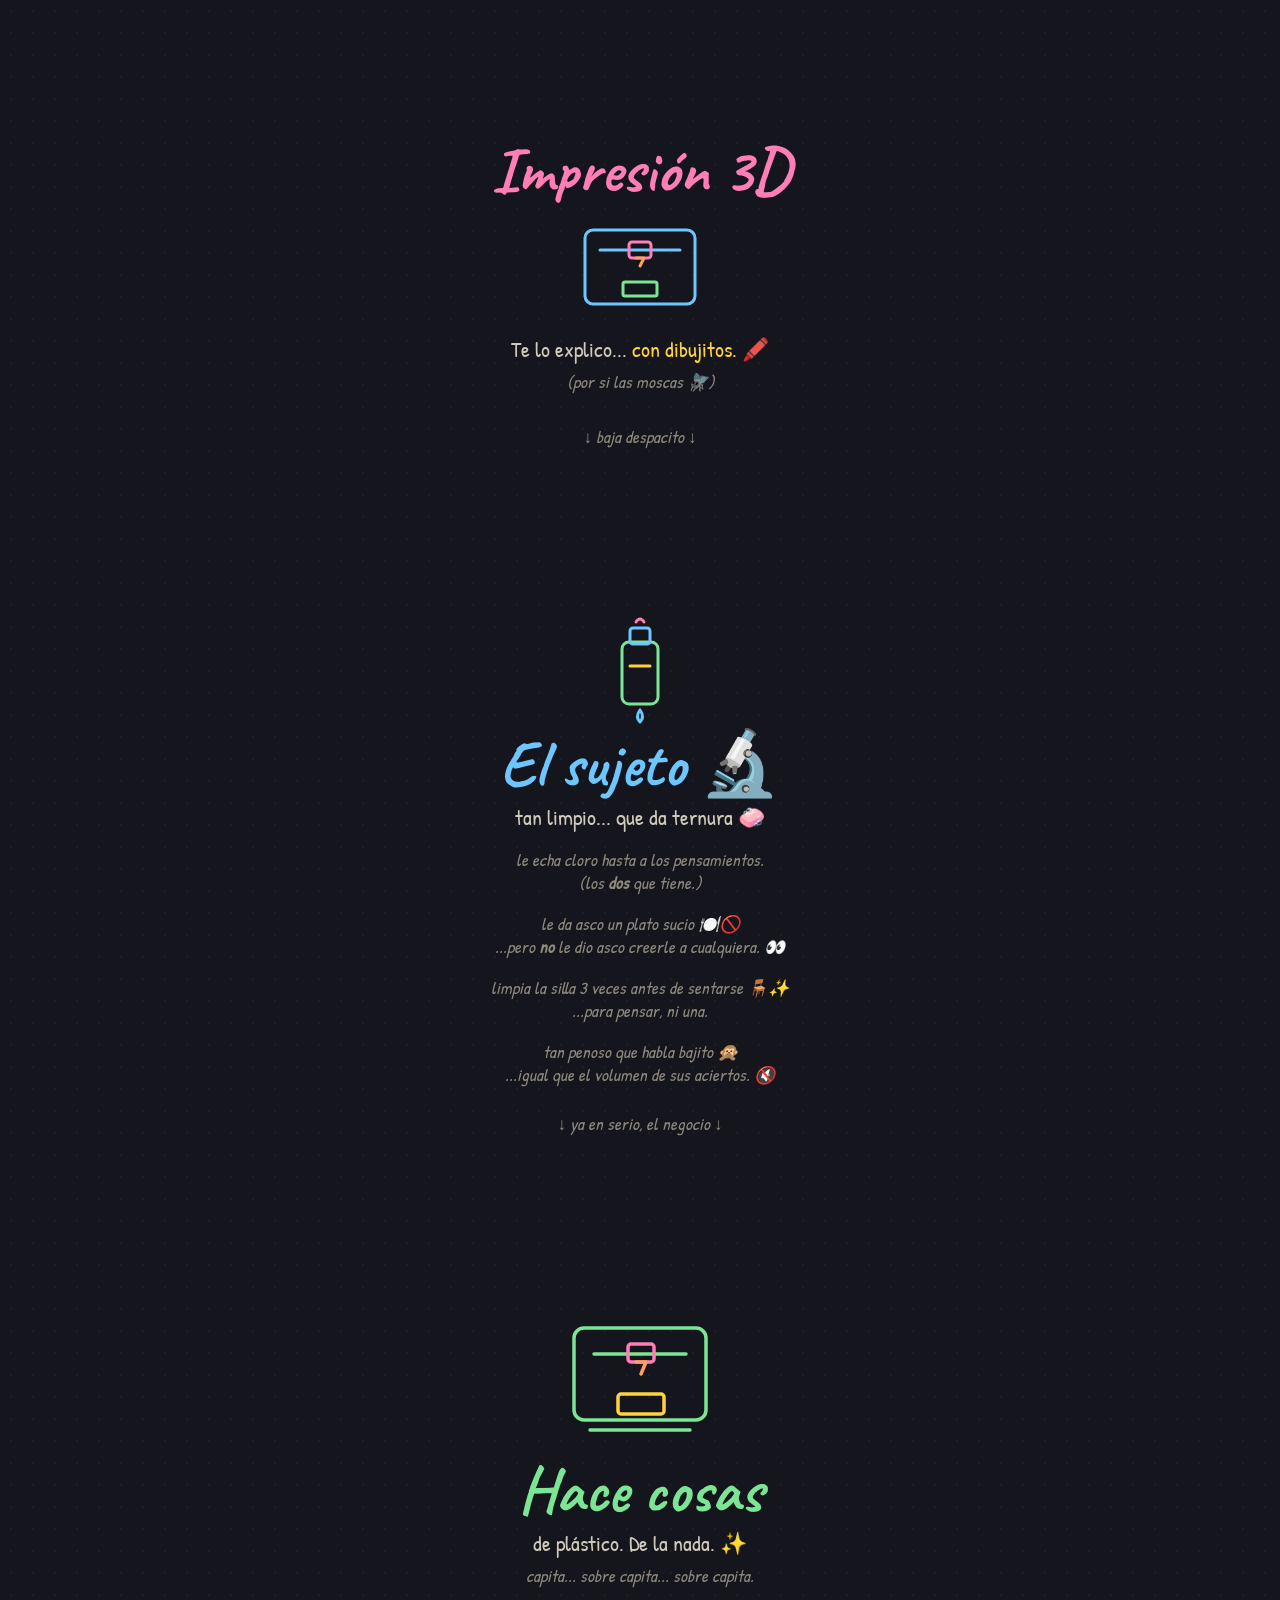
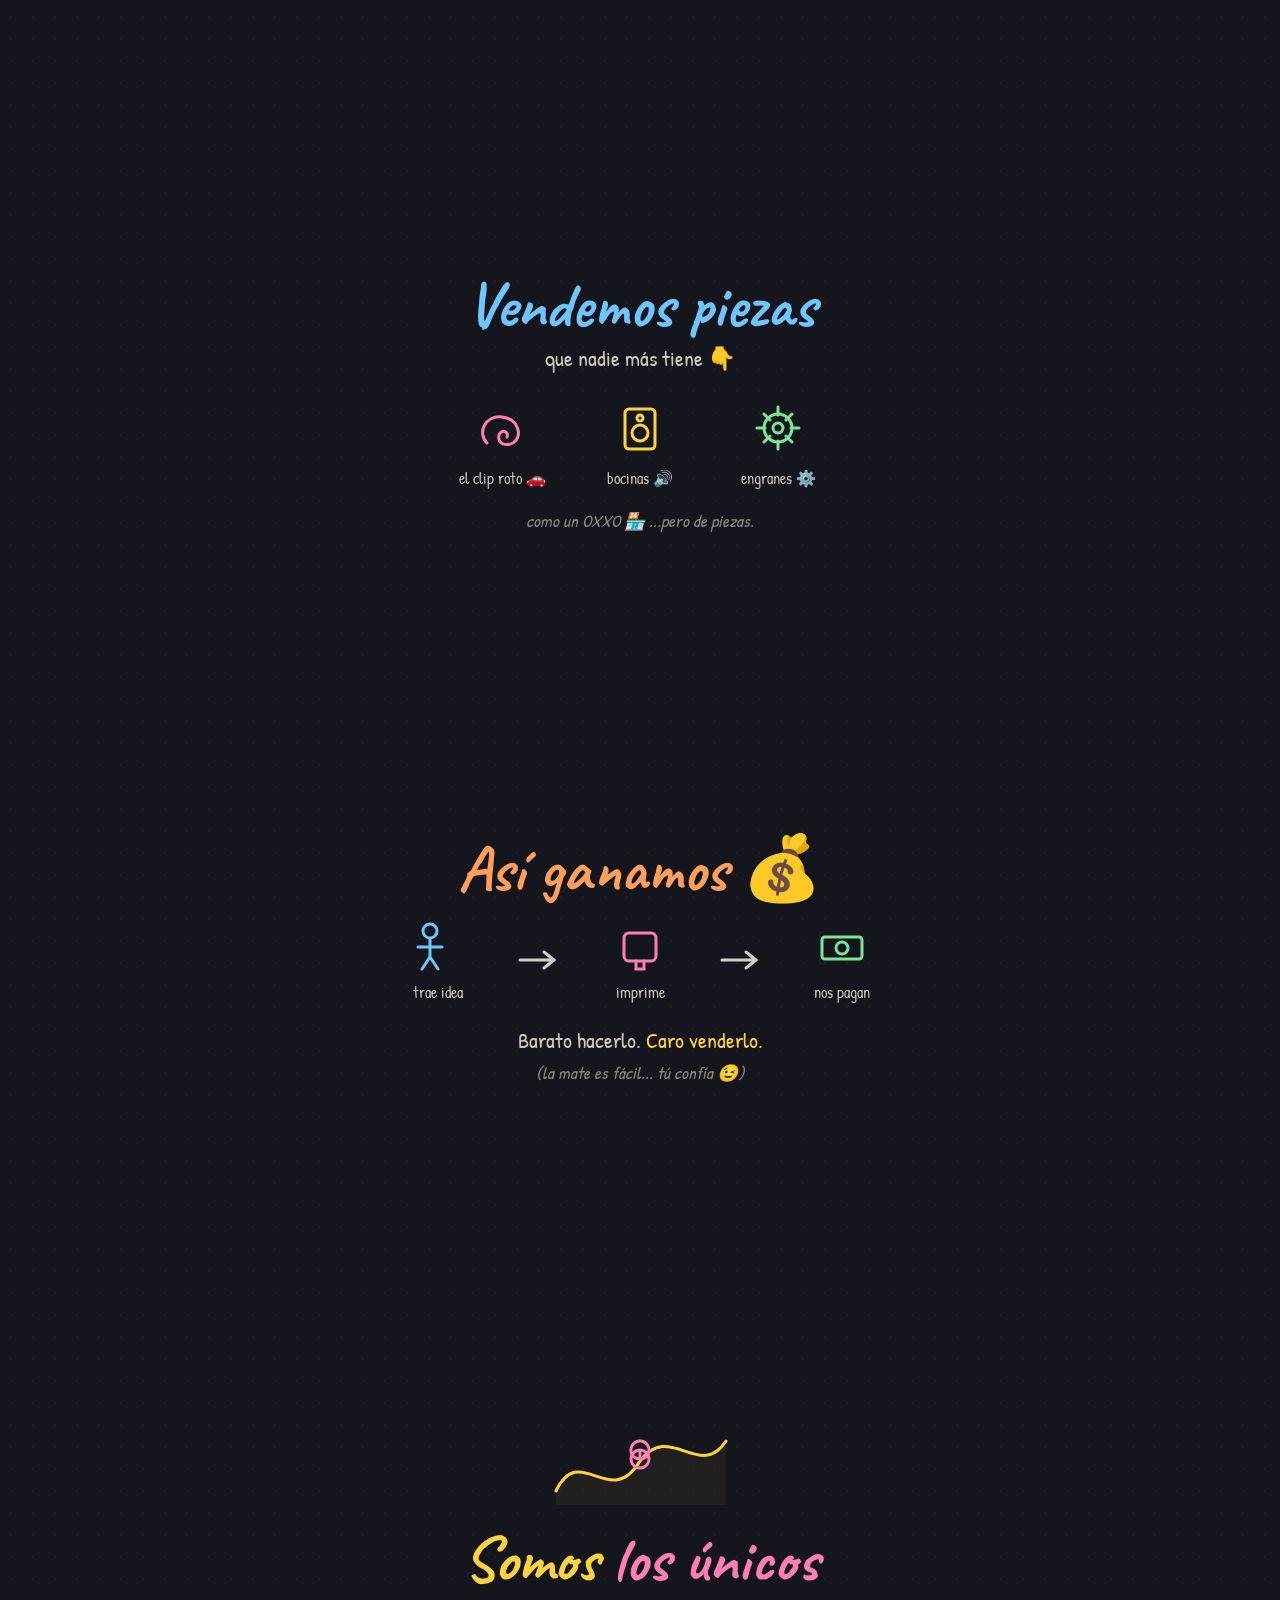
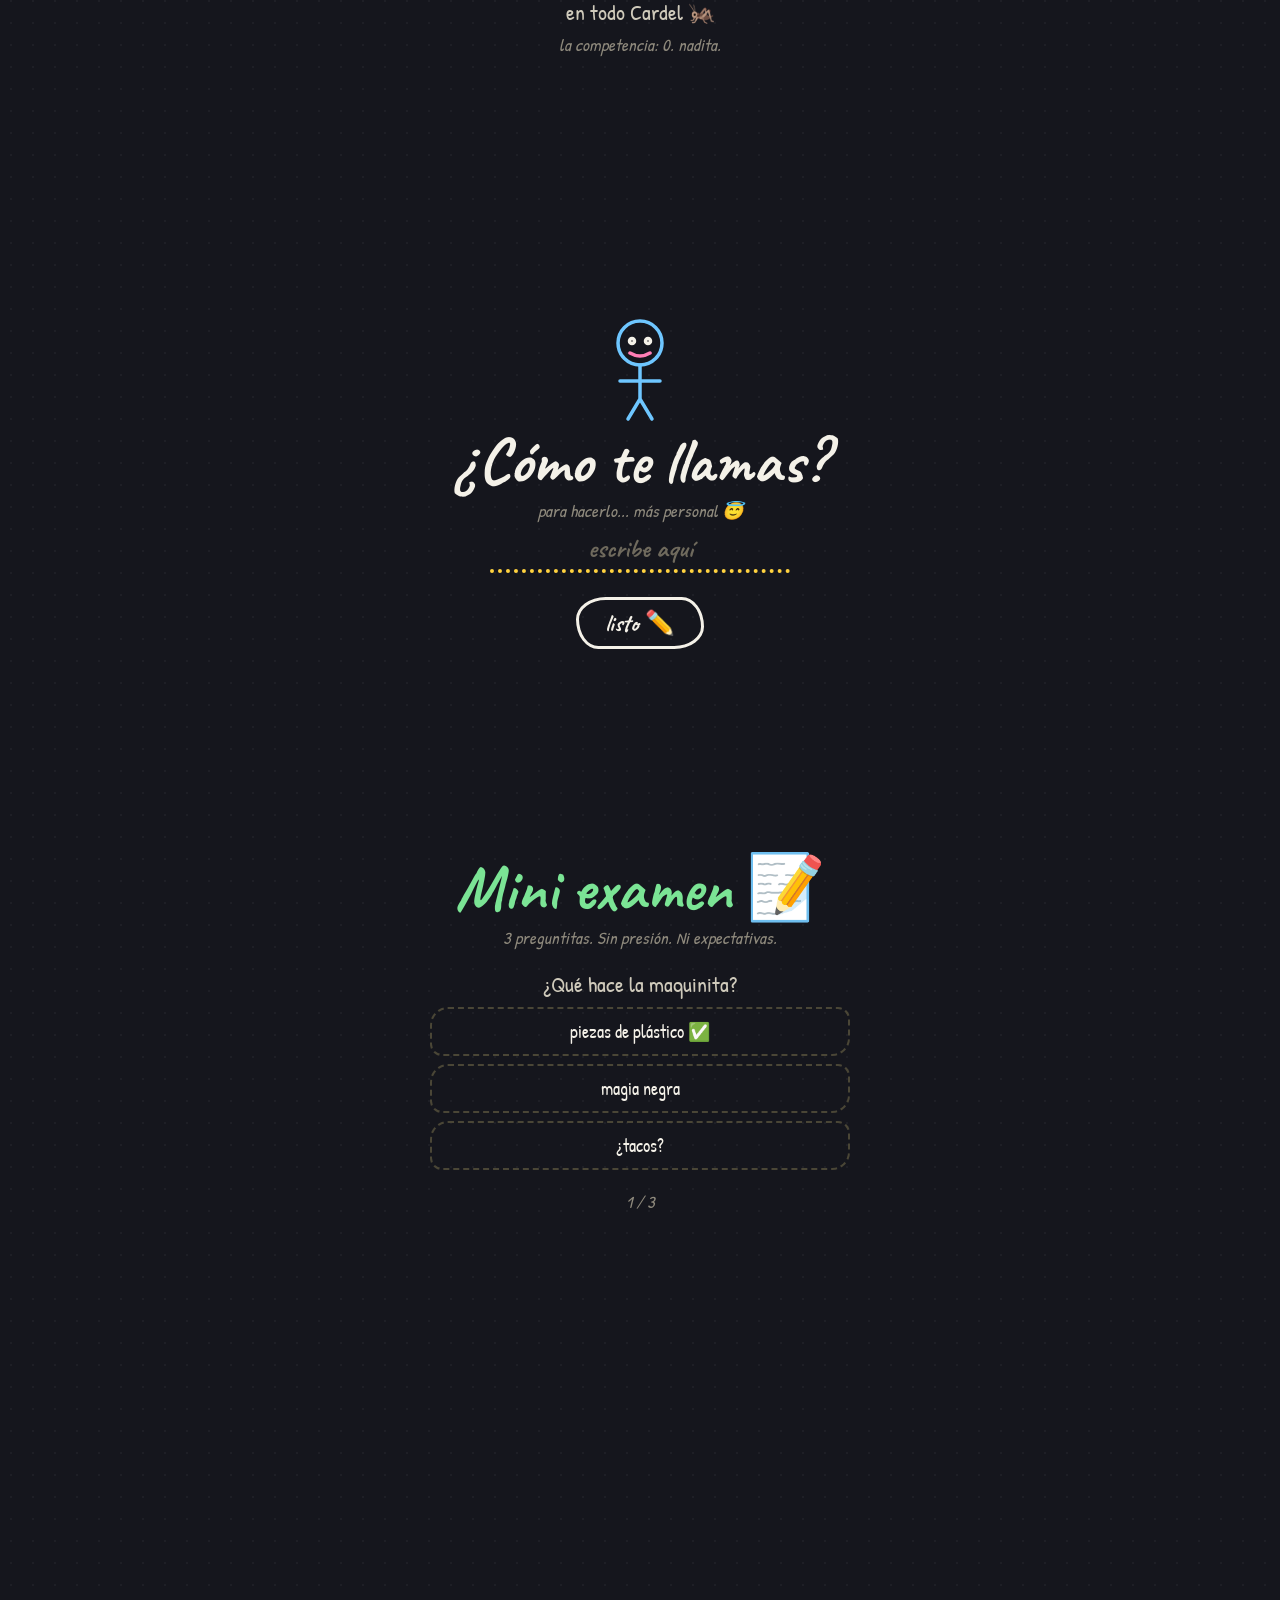
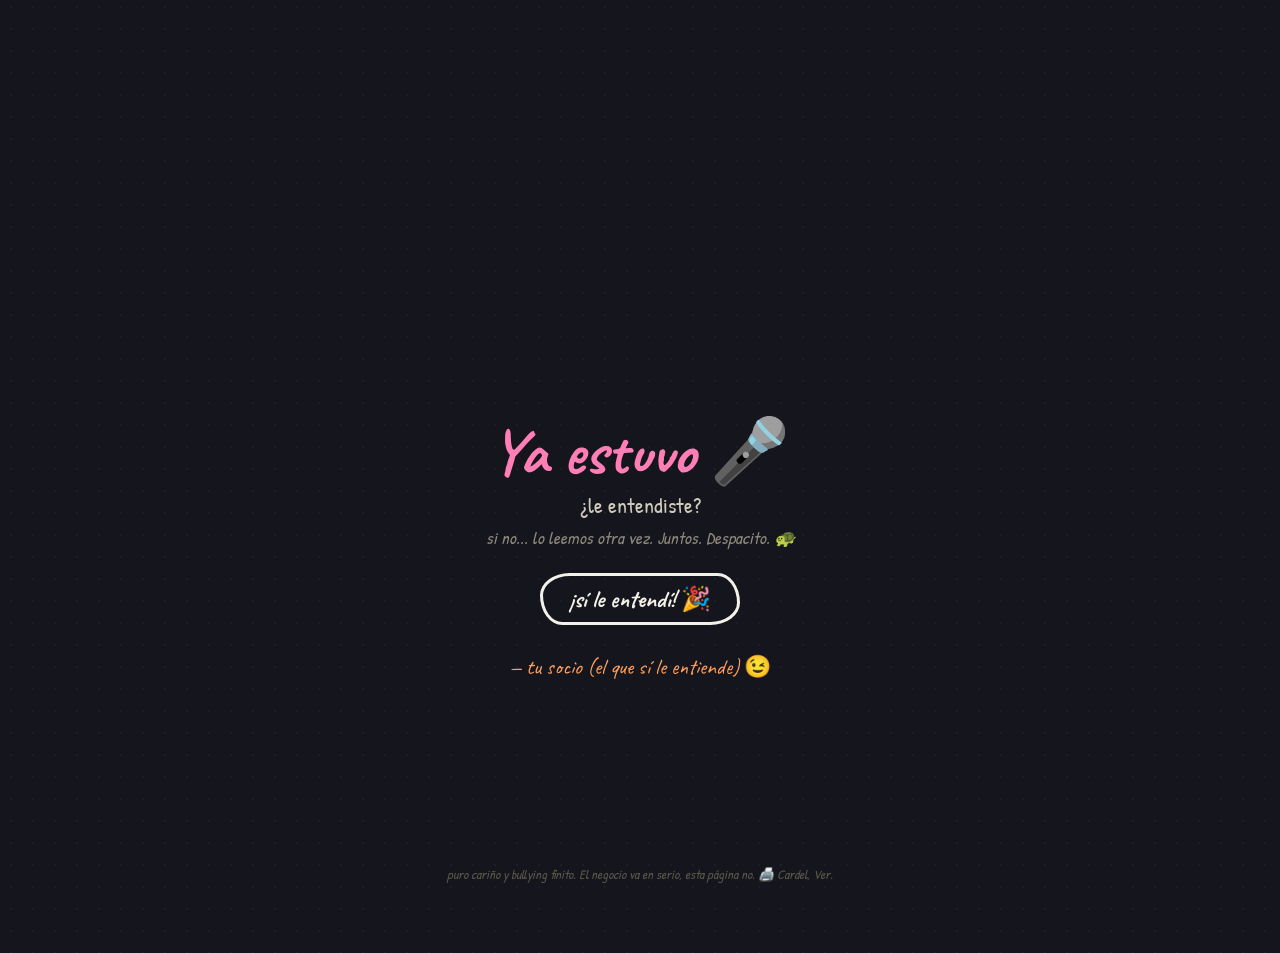
==== commit 268e215f: "feat: pagina cotorreo - seccion perfil del sujeto (limpio/mamon, timido) burlon fino Co-Authored-By:" ====
--- a/compa.html
+++ b/compa.html
@@ -85,6 +85,24 @@
     <div class="lil">Te lo explico... <span class="word-yellow">con dibujitos.</span> 🖍️</div>
     <div class="tiny">(por si las moscas 🪰)</div>
     <div class="tiny float" style="margin-top:26px">↓ baja despacito ↓</div>
+  </section>
+
+  <!-- PERFIL DEL SUJETO -->
+  <section class="scene">
+    <svg class="doodle wig" width="96" height="124" viewBox="0 0 96 124" fill="none" stroke="var(--green)" stroke-width="3" stroke-linecap="round" stroke-linejoin="round">
+      <rect pathLength="1" x="30" y="40" width="36" height="62" rx="7"/>
+      <rect pathLength="1" x="38" y="26" width="20" height="16" rx="3" stroke="var(--blue)"/>
+      <line pathLength="1" x1="38" y1="64" x2="58" y2="64" stroke="var(--yellow)"/>
+      <path pathLength="1" d="M48 108 q5 7 0 12 q-5 -5 0 -12" stroke="var(--blue)"/>
+      <path pathLength="1" d="M44 20 q4 -6 8 0" stroke="var(--pink)"/>
+    </svg>
+    <div class="big"><span class="word-blue">El sujeto</span> 🔬</div>
+    <div class="lil">tan limpio... que da ternura 🧼</div>
+    <div class="tiny" style="margin-top:10px">le echa cloro hasta a los pensamientos.<br>(los <b>dos</b> que tiene.)</div>
+    <div class="tiny" style="margin-top:12px">le da asco un plato sucio 🍽️🚫<br>...pero <b>no</b> le dio asco creerle a cualquiera. 👀</div>
+    <div class="tiny" style="margin-top:12px">limpia la silla 3 veces antes de sentarse 🪑✨<br>...para pensar, ni una.</div>
+    <div class="tiny" style="margin-top:12px">tan penoso que habla bajito 🙊<br>...igual que el volumen de sus aciertos. 🔇</div>
+    <div class="tiny float" style="margin-top:20px">↓ ya en serio, el negocio ↓</div>
   </section>
 
   <!-- ¿QUÉ ES? -->
